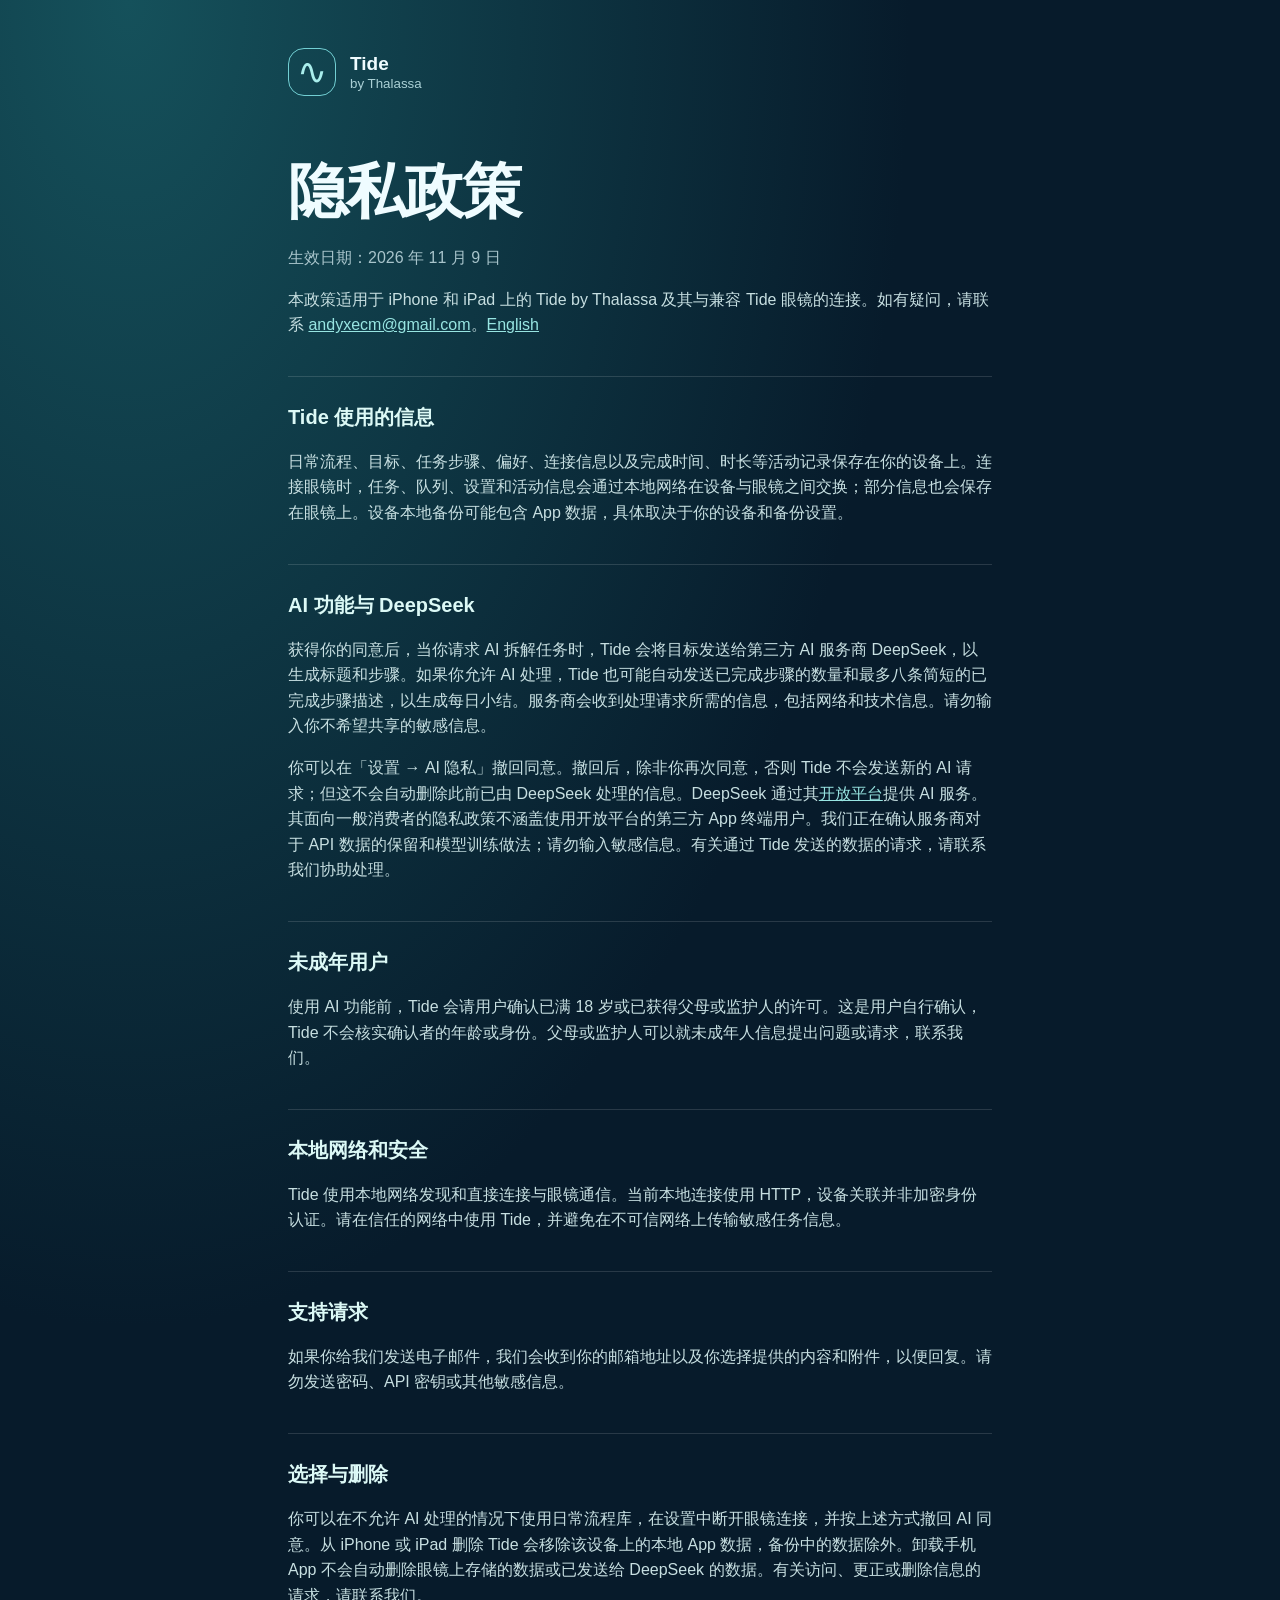
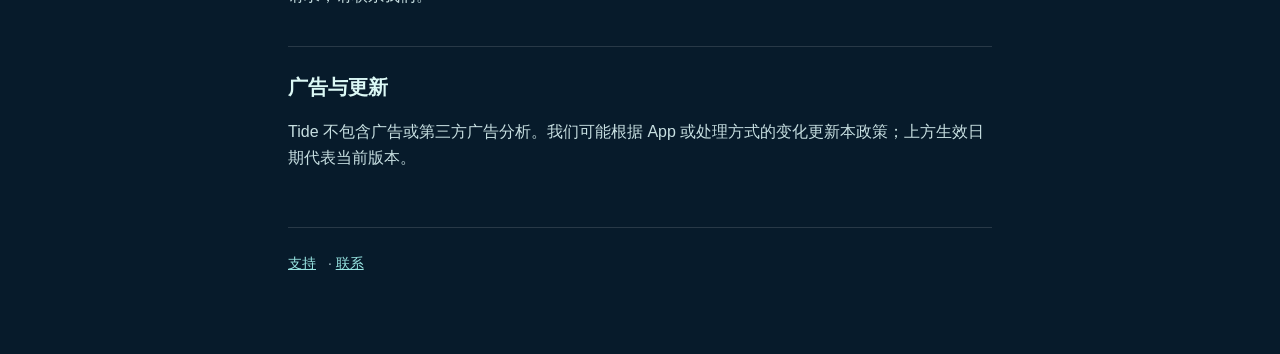
==== privacy-zh.html @ 84624ee3 "Add Chinese privacy policy" ====
<!doctype html>
<html lang="zh-Hans"><head><meta charset="utf-8"><meta name="viewport" content="width=device-width,initial-scale=1"><meta name="color-scheme" content="dark light"><title>隐私政策 — Tide by Thalassa</title><link rel="stylesheet" href="style.css"></head><body><main>
<header><span class="mark" aria-hidden="true">∿</span><div><strong>Tide</strong><small>by Thalassa</small></div></header>
<h1>隐私政策</h1><p class="muted">生效日期：2026 年 11 月 9 日</p>
<p>本政策适用于 iPhone 和 iPad 上的 Tide by Thalassa 及其与兼容 Tide 眼镜的连接。如有疑问，请联系 <a href="mailto:andyxecm@gmail.com">andyxecm@gmail.com</a>。<a href="privacy.html">English</a></p>
<section><h2>Tide 使用的信息</h2><p>日常流程、目标、任务步骤、偏好、连接信息以及完成时间、时长等活动记录保存在你的设备上。连接眼镜时，任务、队列、设置和活动信息会通过本地网络在设备与眼镜之间交换；部分信息也会保存在眼镜上。设备本地备份可能包含 App 数据，具体取决于你的设备和备份设置。</p></section>
<section><h2>AI 功能与 DeepSeek</h2><p>获得你的同意后，当你请求 AI 拆解任务时，Tide 会将目标发送给第三方 AI 服务商 DeepSeek，以生成标题和步骤。如果你允许 AI 处理，Tide 也可能自动发送已完成步骤的数量和最多八条简短的已完成步骤描述，以生成每日小结。服务商会收到处理请求所需的信息，包括网络和技术信息。请勿输入你不希望共享的敏感信息。</p><p>你可以在「设置 → AI 隐私」撤回同意。撤回后，除非你再次同意，否则 Tide 不会发送新的 AI 请求；但这不会自动删除此前已由 DeepSeek 处理的信息。DeepSeek 通过其<a href="https://cdn.deepseek.com/policies/zh-CN/deepseek-open-platform-terms-of-service.html">开放平台</a>提供 AI 服务。其面向一般消费者的隐私政策不涵盖使用开放平台的第三方 App 终端用户。我们正在确认服务商对于 API 数据的保留和模型训练做法；请勿输入敏感信息。有关通过 Tide 发送的数据的请求，请联系我们协助处理。</p></section>
<section><h2>未成年用户</h2><p>使用 AI 功能前，Tide 会请用户确认已满 18 岁或已获得父母或监护人的许可。这是用户自行确认，Tide 不会核实确认者的年龄或身份。父母或监护人可以就未成年人信息提出问题或请求，联系我们。</p></section>
<section><h2>本地网络和安全</h2><p>Tide 使用本地网络发现和直接连接与眼镜通信。当前本地连接使用 HTTP，设备关联并非加密身份认证。请在信任的网络中使用 Tide，并避免在不可信网络上传输敏感任务信息。</p></section>
<section><h2>支持请求</h2><p>如果你给我们发送电子邮件，我们会收到你的邮箱地址以及你选择提供的内容和附件，以便回复。请勿发送密码、API 密钥或其他敏感信息。</p></section>
<section><h2>选择与删除</h2><p>你可以在不允许 AI 处理的情况下使用日常流程库，在设置中断开眼镜连接，并按上述方式撤回 AI 同意。从 iPhone 或 iPad 删除 Tide 会移除该设备上的本地 App 数据，备份中的数据除外。卸载手机 App 不会自动删除眼镜上存储的数据或已发送给 DeepSeek 的数据。有关访问、更正或删除信息的请求，请联系我们。</p></section>
<section><h2>广告与更新</h2><p>Tide 不包含广告或第三方广告分析。我们可能根据 App 或处理方式的变化更新本政策；上方生效日期代表当前版本。</p></section>
<footer><a href="index.html">支持</a> <span>·</span> <a href="mailto:andyxecm@gmail.com">联系</a></footer></main></body></html>
---- style.css ----
:root{font-family:-apple-system,BlinkMacSystemFont,"Segoe UI",sans-serif;color:#effcff;background:#071b2b;line-height:1.6}*{box-sizing:border-box}body{margin:0;background:radial-gradient(ellipse at 10% 0%,#15515b 0%,#071b2b 48%);min-height:100vh}main{max-width:760px;margin:auto;padding:48px 28px 80px}header{display:flex;align-items:center;gap:14px;margin-bottom:64px}.mark{display:grid;place-items:center;width:48px;height:48px;border:1px solid #72cfd3;border-radius:16px;color:#a9eeec;font-size:36px;line-height:1}header strong,header small{display:block;line-height:1.25}header strong{font-size:19px}header small{color:#aad0d5}h1{font-size:clamp(36px,7vw,60px);line-height:1.05;letter-spacing:-.035em;margin:0 0 22px}h2{font-size:20px;margin:0 0 12px;color:#dcf9f6}p,li{font-size:16px;color:#c7dfe1}a{color:#98e5e2}section{margin-top:38px;border-top:1px solid #fff2;padding-top:24px}li+li{margin-top:8px}.button{display:inline-block;margin:15px 0 0;padding:12px 21px;background:#a1ebe5;border-radius:12px;color:#08252e;font-weight:650;text-decoration:none}.muted,footer{color:#a8c4cb}footer{border-top:1px solid #fff2;margin-top:56px;padding-top:24px;font-size:14px}footer span{margin-left:8px}
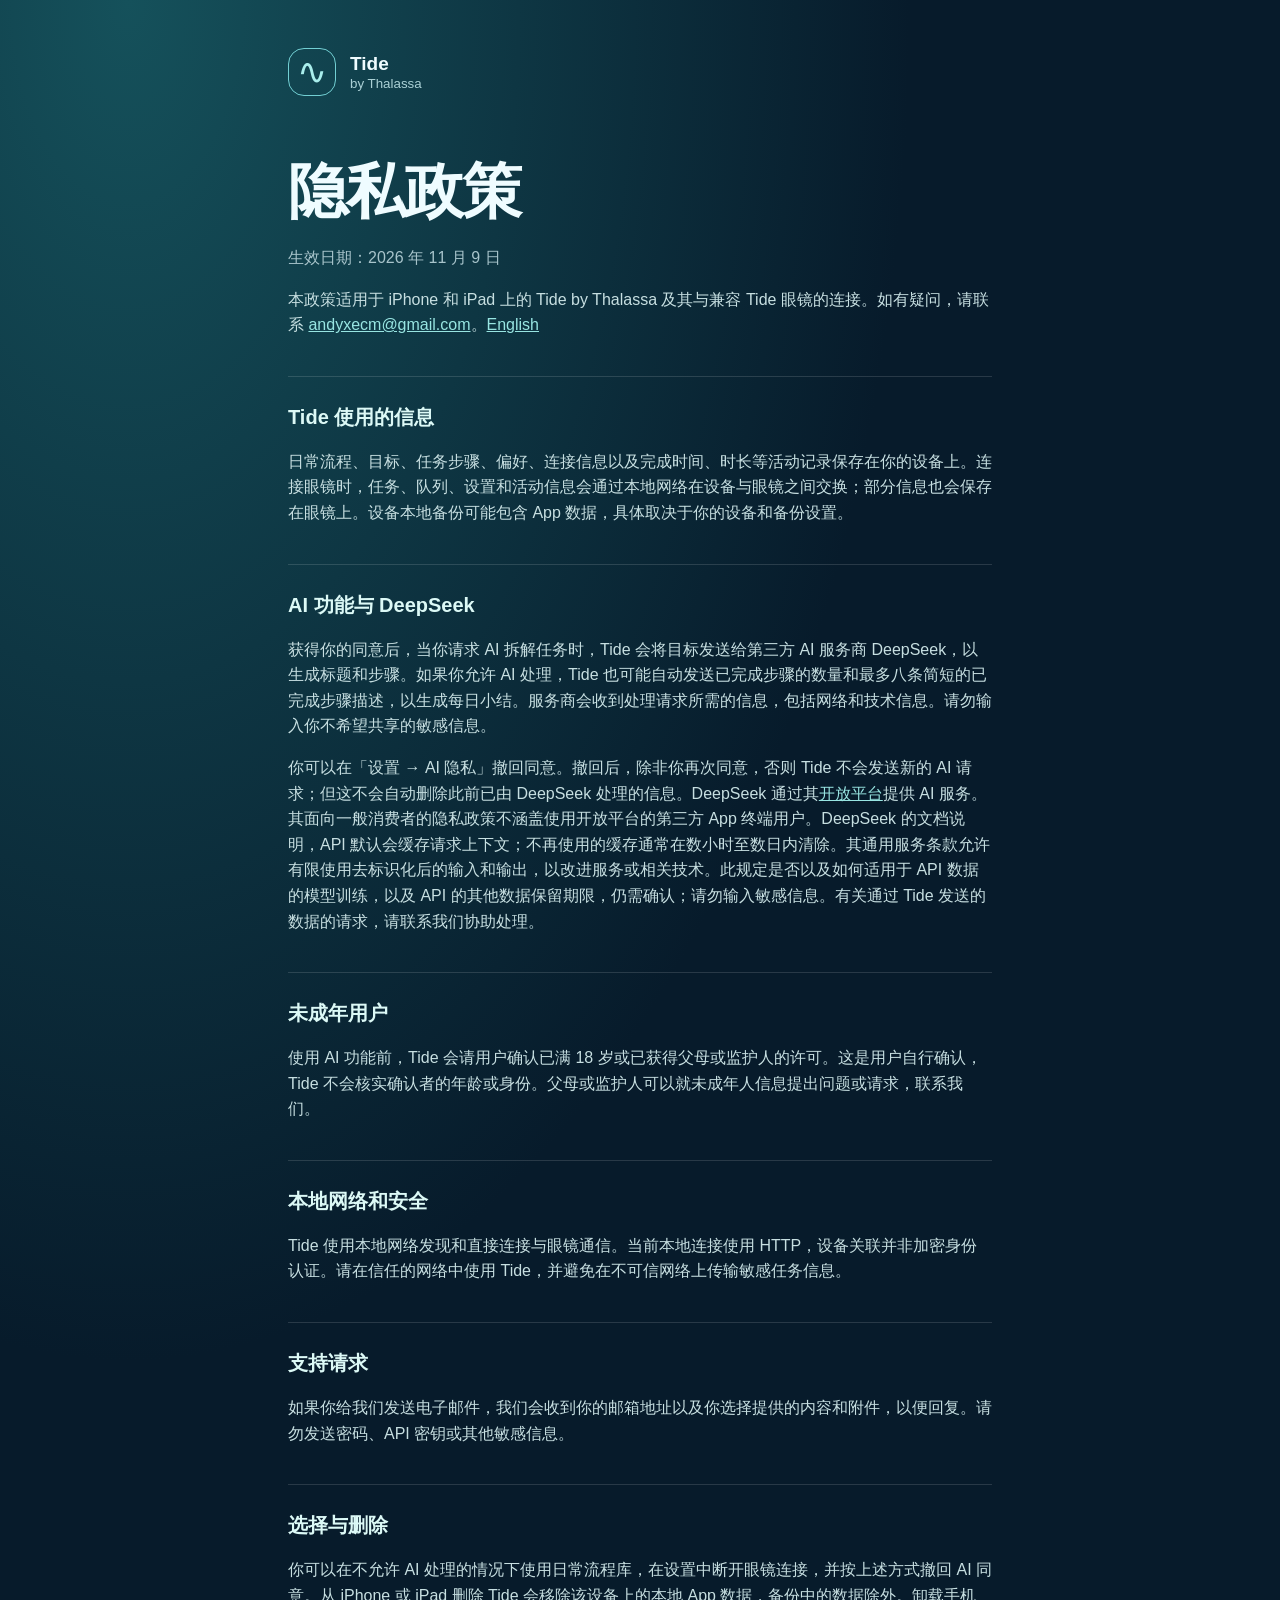
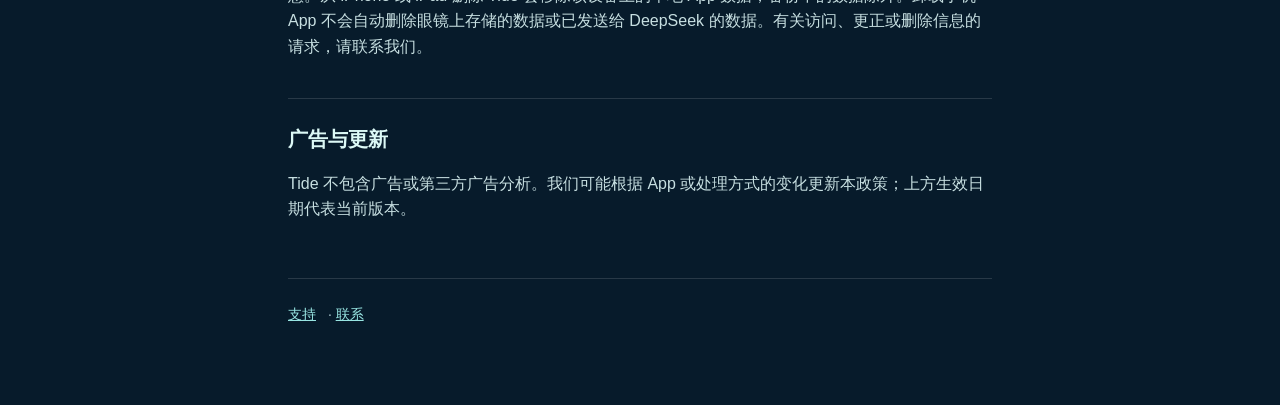
==== commit 9fb8827d: "Describe DeepSeek API caching and terms" ====
--- a/privacy-zh.html
+++ b/privacy-zh.html
@@ -4,7 +4,7 @@
 <h1>隐私政策</h1><p class="muted">生效日期：2026 年 11 月 9 日</p>
 <p>本政策适用于 iPhone 和 iPad 上的 Tide by Thalassa 及其与兼容 Tide 眼镜的连接。如有疑问，请联系 <a href="mailto:andyxecm@gmail.com">andyxecm@gmail.com</a>。<a href="privacy.html">English</a></p>
 <section><h2>Tide 使用的信息</h2><p>日常流程、目标、任务步骤、偏好、连接信息以及完成时间、时长等活动记录保存在你的设备上。连接眼镜时，任务、队列、设置和活动信息会通过本地网络在设备与眼镜之间交换；部分信息也会保存在眼镜上。设备本地备份可能包含 App 数据，具体取决于你的设备和备份设置。</p></section>
-<section><h2>AI 功能与 DeepSeek</h2><p>获得你的同意后，当你请求 AI 拆解任务时，Tide 会将目标发送给第三方 AI 服务商 DeepSeek，以生成标题和步骤。如果你允许 AI 处理，Tide 也可能自动发送已完成步骤的数量和最多八条简短的已完成步骤描述，以生成每日小结。服务商会收到处理请求所需的信息，包括网络和技术信息。请勿输入你不希望共享的敏感信息。</p><p>你可以在「设置 → AI 隐私」撤回同意。撤回后，除非你再次同意，否则 Tide 不会发送新的 AI 请求；但这不会自动删除此前已由 DeepSeek 处理的信息。DeepSeek 通过其<a href="https://cdn.deepseek.com/policies/zh-CN/deepseek-open-platform-terms-of-service.html">开放平台</a>提供 AI 服务。其面向一般消费者的隐私政策不涵盖使用开放平台的第三方 App 终端用户。我们正在确认服务商对于 API 数据的保留和模型训练做法；请勿输入敏感信息。有关通过 Tide 发送的数据的请求，请联系我们协助处理。</p></section>
+<section><h2>AI 功能与 DeepSeek</h2><p>获得你的同意后，当你请求 AI 拆解任务时，Tide 会将目标发送给第三方 AI 服务商 DeepSeek，以生成标题和步骤。如果你允许 AI 处理，Tide 也可能自动发送已完成步骤的数量和最多八条简短的已完成步骤描述，以生成每日小结。服务商会收到处理请求所需的信息，包括网络和技术信息。请勿输入你不希望共享的敏感信息。</p><p>你可以在「设置 → AI 隐私」撤回同意。撤回后，除非你再次同意，否则 Tide 不会发送新的 AI 请求；但这不会自动删除此前已由 DeepSeek 处理的信息。DeepSeek 通过其<a href="https://cdn.deepseek.com/policies/zh-CN/deepseek-open-platform-terms-of-service.html">开放平台</a>提供 AI 服务。其面向一般消费者的隐私政策不涵盖使用开放平台的第三方 App 终端用户。DeepSeek 的文档说明，API 默认会缓存请求上下文；不再使用的缓存通常在数小时至数日内清除。其通用服务条款允许有限使用去标识化后的输入和输出，以改进服务或相关技术。此规定是否以及如何适用于 API 数据的模型训练，以及 API 的其他数据保留期限，仍需确认；请勿输入敏感信息。有关通过 Tide 发送的数据的请求，请联系我们协助处理。</p></section>
 <section><h2>未成年用户</h2><p>使用 AI 功能前，Tide 会请用户确认已满 18 岁或已获得父母或监护人的许可。这是用户自行确认，Tide 不会核实确认者的年龄或身份。父母或监护人可以就未成年人信息提出问题或请求，联系我们。</p></section>
 <section><h2>本地网络和安全</h2><p>Tide 使用本地网络发现和直接连接与眼镜通信。当前本地连接使用 HTTP，设备关联并非加密身份认证。请在信任的网络中使用 Tide，并避免在不可信网络上传输敏感任务信息。</p></section>
 <section><h2>支持请求</h2><p>如果你给我们发送电子邮件，我们会收到你的邮箱地址以及你选择提供的内容和附件，以便回复。请勿发送密码、API 密钥或其他敏感信息。</p></section>
